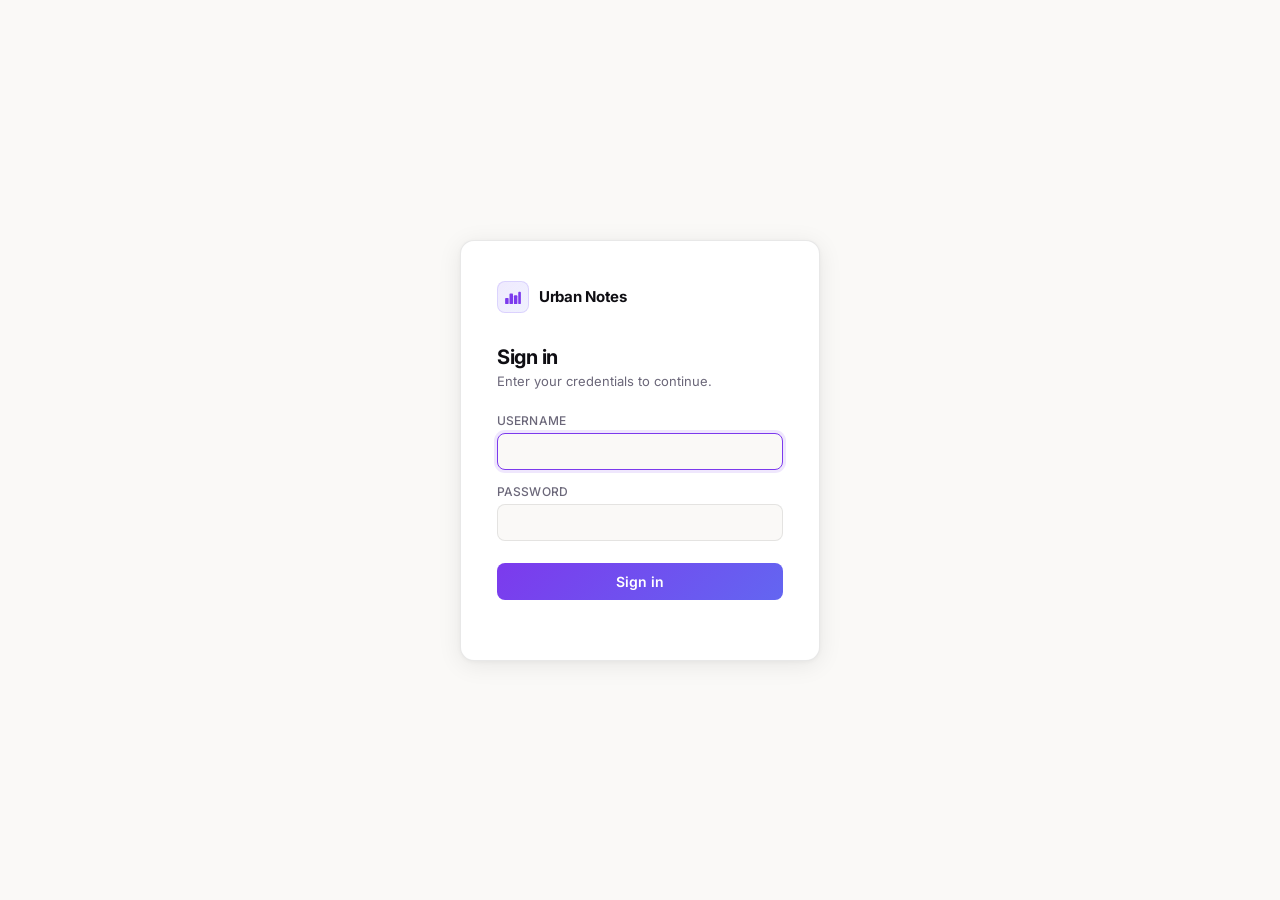
==== static/login.html @ 6984bd6e "Initial commit — Urban Notes v1.0.0 Full-featured markdown notes app: Go backend with flat-file JSON" ====
<!DOCTYPE html>
<html lang="en">
<head>
  <meta charset="UTF-8">
  <meta name="viewport" content="width=device-width, initial-scale=1.0">
  <title>Urban Notes — Sign in</title>
  <script>
    (function(){
      var t=localStorage.getItem('theme')||(window.matchMedia('(prefers-color-scheme: dark)').matches?'dark':'light');
      document.documentElement.dataset.theme=t;
    })();
  </script>
  <link rel="icon" type="image/svg+xml" href="/favicon.svg">
  <link rel="preconnect" href="https://fonts.googleapis.com">
  <link rel="preconnect" href="https://fonts.gstatic.com" crossorigin>
  <link href="https://fonts.googleapis.com/css2?family=Inter:wght@400;500;600;700&display=swap" rel="stylesheet">
  <style>
    *, *::before, *::after { box-sizing: border-box; margin: 0; padding: 0; }
    html, body { height: 100%; -webkit-font-smoothing: antialiased; }

    :root {
      --bg:      #faf9f7;
      --surface: #ffffff;
      --border:  rgba(0,0,0,.09);
      --text:    #0f0e13;
      --muted:   #6b6779;
      --grad:    linear-gradient(135deg, #7c3aed, #6366f1);
      --accent:  #7c3aed;
      --shadow:  0 4px 24px rgba(0,0,0,.08), 0 1px 4px rgba(0,0,0,.04);
    }
    [data-theme="dark"] {
      --bg:      #0d0c14;
      --surface: #141219;
      --border:  rgba(255,255,255,.07);
      --text:    #f0eefa;
      --muted:   #9991b8;
      --grad:    linear-gradient(135deg, #a78bfa, #818cf8);
      --accent:  #a78bfa;
      --shadow:  0 4px 24px rgba(0,0,0,.35), 0 1px 4px rgba(0,0,0,.2);
    }

    body {
      font-family: 'Inter', system-ui, sans-serif;
      font-size: 14px;
      background: var(--bg);
      color: var(--text);
      display: flex;
      align-items: center;
      justify-content: center;
      min-height: 100vh;
    }

    .card {
      width: 100%;
      max-width: 360px;
      padding: 40px 36px;
      background: var(--surface);
      border: 1px solid var(--border);
      border-radius: 14px;
      box-shadow: var(--shadow);
    }

    .brand {
      display: flex;
      align-items: center;
      gap: 10px;
      margin-bottom: 32px;
    }
    .brand-mark {
      width: 32px; height: 32px;
      display: flex; align-items: center; justify-content: center;
      background: linear-gradient(135deg, rgba(167,139,250,.18), rgba(129,140,248,.12));
      border: 1px solid rgba(167,139,250,.28);
      border-radius: 8px;
      color: var(--accent);
      flex-shrink: 0;
    }
    .brand-name {
      font-size: 15px;
      font-weight: 700;
      letter-spacing: -.02em;
    }

    h1 {
      font-size: 20px;
      font-weight: 700;
      letter-spacing: -.025em;
      margin-bottom: 4px;
    }
    .sub {
      font-size: 13px;
      color: var(--muted);
      margin-bottom: 24px;
    }

    .error {
      font-size: 12.5px;
      color: #ef4444;
      background: rgba(239,68,68,.08);
      border: 1px solid rgba(239,68,68,.18);
      border-radius: 6px;
      padding: 7px 10px;
      margin-bottom: 16px;
    }

    .field { margin-bottom: 14px; }
    label {
      display: block;
      font-size: 12px;
      font-weight: 500;
      color: var(--muted);
      margin-bottom: 5px;
      letter-spacing: .01em;
      text-transform: uppercase;
    }
    input[type="text"],
    input[type="password"] {
      width: 100%;
      padding: 9px 12px;
      background: var(--bg);
      border: 1px solid var(--border);
      border-radius: 8px;
      font-family: inherit;
      font-size: 14px;
      color: var(--text);
      outline: none;
      transition: border-color 120ms;
    }
    input:focus { border-color: var(--accent); box-shadow: 0 0 0 3px rgba(124,58,237,.12); }
    [data-theme="dark"] input:focus { box-shadow: 0 0 0 3px rgba(167,139,250,.14); }

    .btn {
      width: 100%;
      padding: 10px;
      background: var(--grad);
      color: #fff;
      border: none;
      border-radius: 8px;
      font-family: inherit;
      font-size: 14px;
      font-weight: 600;
      cursor: pointer;
      margin-top: 8px;
      transition: opacity 120ms, transform 120ms;
    }
    .btn:hover  { opacity: .88; transform: translateY(-1px); }
    .btn:active { opacity: 1;   transform: none; }
  </style>
</head>
<body>
  <div class="card">
    <div class="brand">
      <div class="brand-mark">
        <svg width="16" height="14" viewBox="0 0 18 16" fill="currentColor">
          <rect x="0"  y="9"  width="4" height="7" rx="1"/>
          <rect x="5"  y="4"  width="4" height="12" rx="1"/>
          <rect x="10" y="6"  width="4" height="10" rx="1"/>
          <rect x="15" y="2"  width="3" height="14" rx="1"/>
        </svg>
      </div>
      <span class="brand-name">Urban Notes</span>
    </div>

    <h1>Sign in</h1>
    <p class="sub">Enter your credentials to continue.</p>

    <div id="errMsg" class="error" style="display:none">Incorrect username or password.</div>

    <form method="POST" action="/login">
      <div class="field">
        <label for="username">Username</label>
        <input id="username" name="username" type="text" autocomplete="username" autofocus required>
      </div>
      <div class="field">
        <label for="password">Password</label>
        <input id="password" name="password" type="password" autocomplete="current-password" required>
      </div>
      <button type="submit" class="btn">Sign in</button>
    </form>
    <p style="margin-top:20px;font-size:11px;text-align:center;color:var(--muted);opacity:.55" id="ver"></p>
  </div>
  <script>
    if (new URLSearchParams(location.search).get('error')) {
      document.getElementById('errMsg').style.display = '';
    }
    fetch('/api/version').then(r => r.json()).then(d => {
      document.getElementById('ver').textContent = d.version;
    }).catch(() => {});
  </script>
</body>
</html>
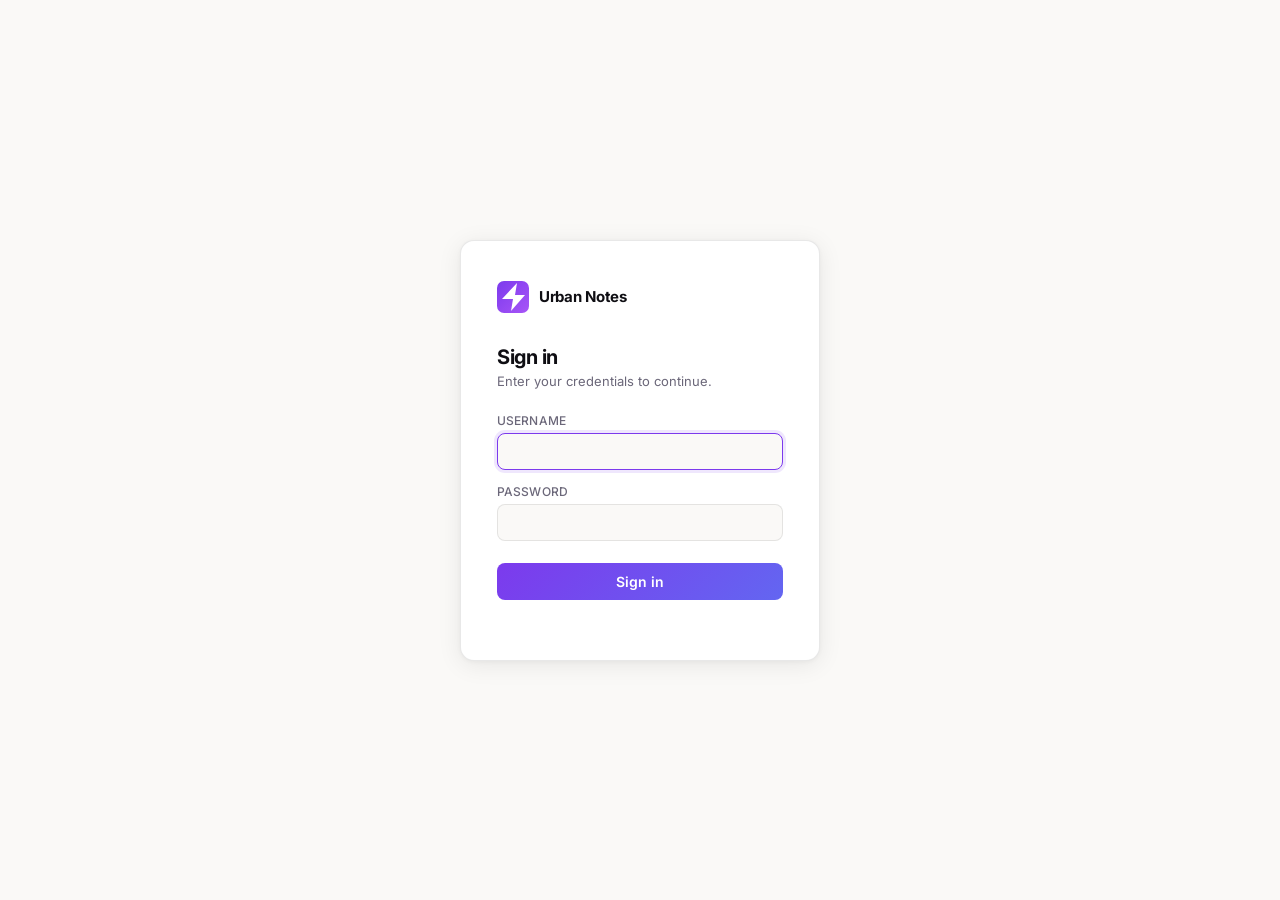
==== commit 37b0c090: "feat: update login screen brand mark to lightning bolt icon" ====
--- a/static/login.html
+++ b/static/login.html
@@ -69,12 +69,9 @@
     .brand-mark {
       width: 32px; height: 32px;
       display: flex; align-items: center; justify-content: center;
-      background: linear-gradient(135deg, rgba(167,139,250,.18), rgba(129,140,248,.12));
-      border: 1px solid rgba(167,139,250,.28);
-      border-radius: 8px;
-      color: var(--accent);
       flex-shrink: 0;
     }
+    .brand-mark svg { display: block; }
     .brand-name {
       font-size: 15px;
       font-weight: 700;
@@ -151,11 +148,15 @@
   <div class="card">
     <div class="brand">
       <div class="brand-mark">
-        <svg width="16" height="14" viewBox="0 0 18 16" fill="currentColor">
-          <rect x="0"  y="9"  width="4" height="7" rx="1"/>
-          <rect x="5"  y="4"  width="4" height="12" rx="1"/>
-          <rect x="10" y="6"  width="4" height="10" rx="1"/>
-          <rect x="15" y="2"  width="3" height="14" rx="1"/>
+        <svg width="32" height="32" viewBox="0 0 32 32">
+          <defs>
+            <linearGradient id="bm" x1="0" y1="0" x2="1" y2="1">
+              <stop offset="0%" stop-color="#7c3aed"/>
+              <stop offset="100%" stop-color="#a855f7"/>
+            </linearGradient>
+          </defs>
+          <rect width="32" height="32" rx="7" fill="url(#bm)"/>
+          <polygon points="20,2 5,18 16,18 14,30 28,14 18,14" fill="white"/>
         </svg>
       </div>
       <span class="brand-name">Urban Notes</span>
